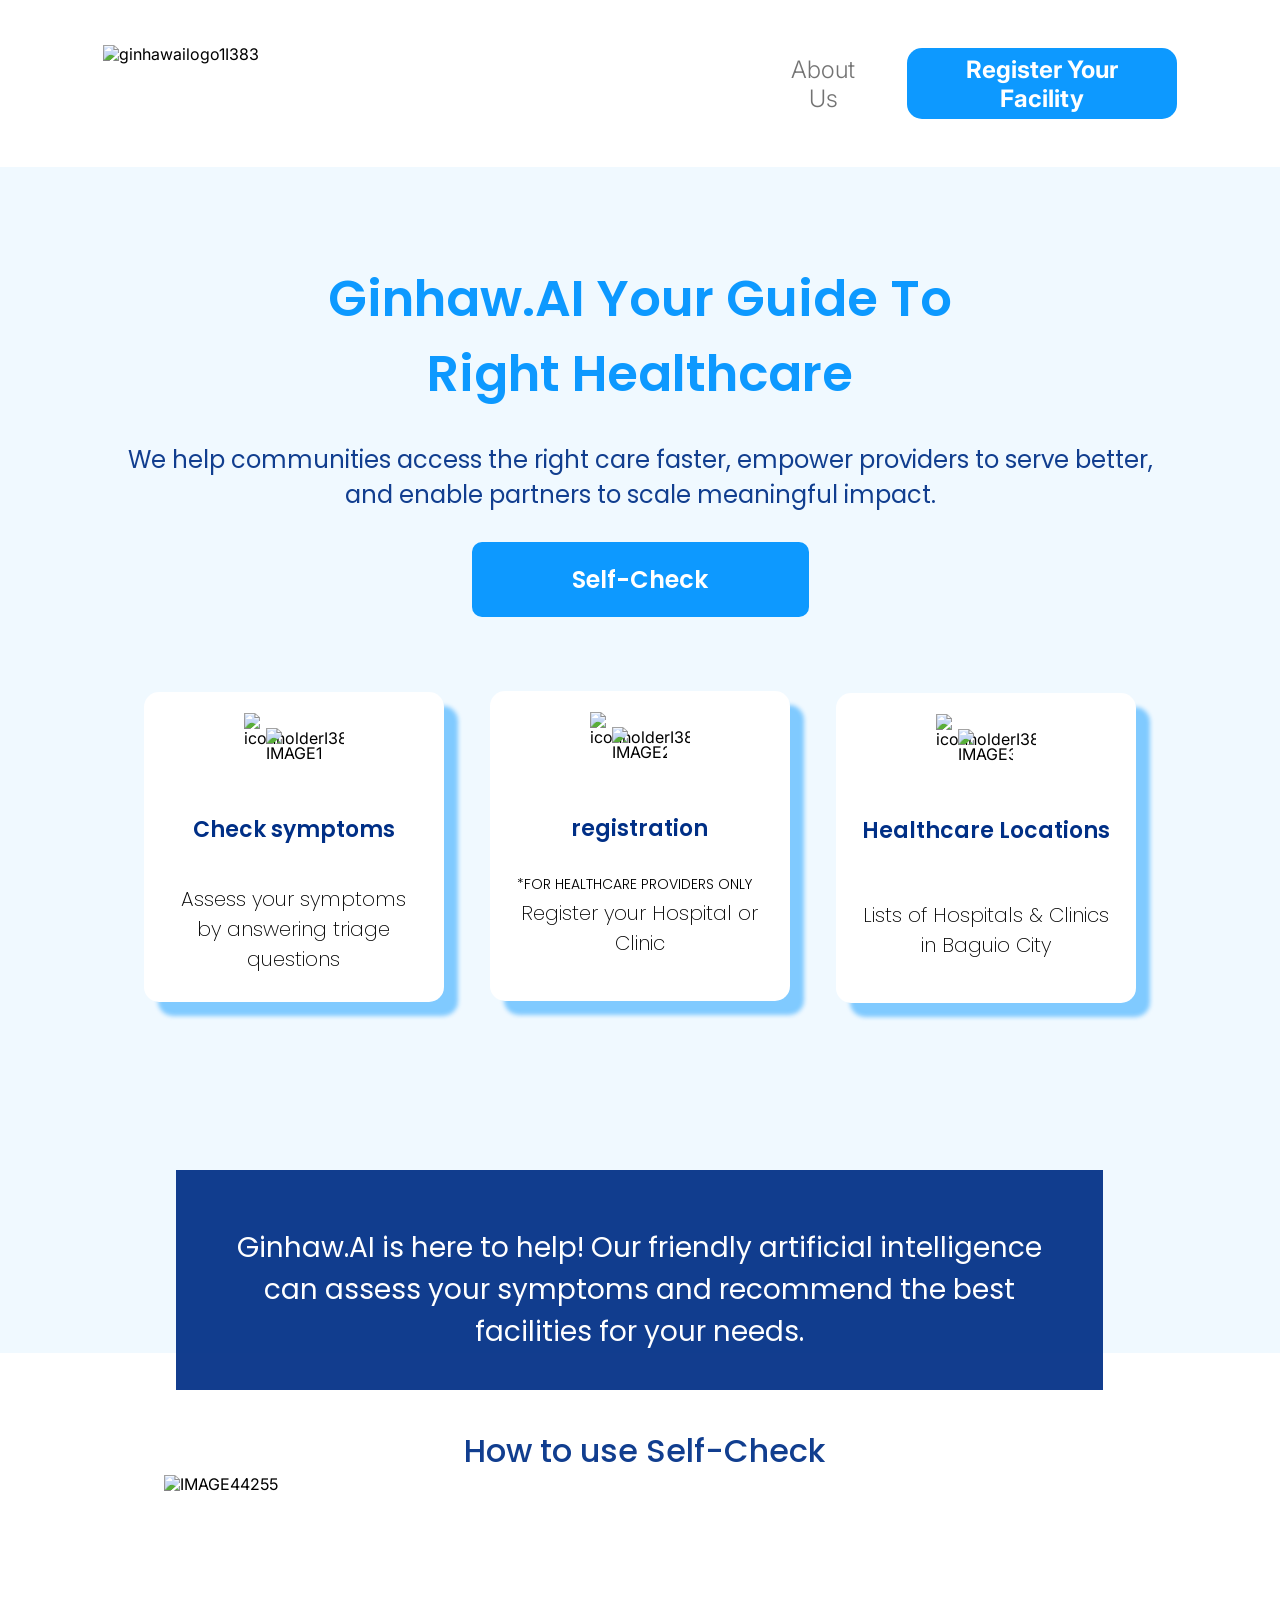
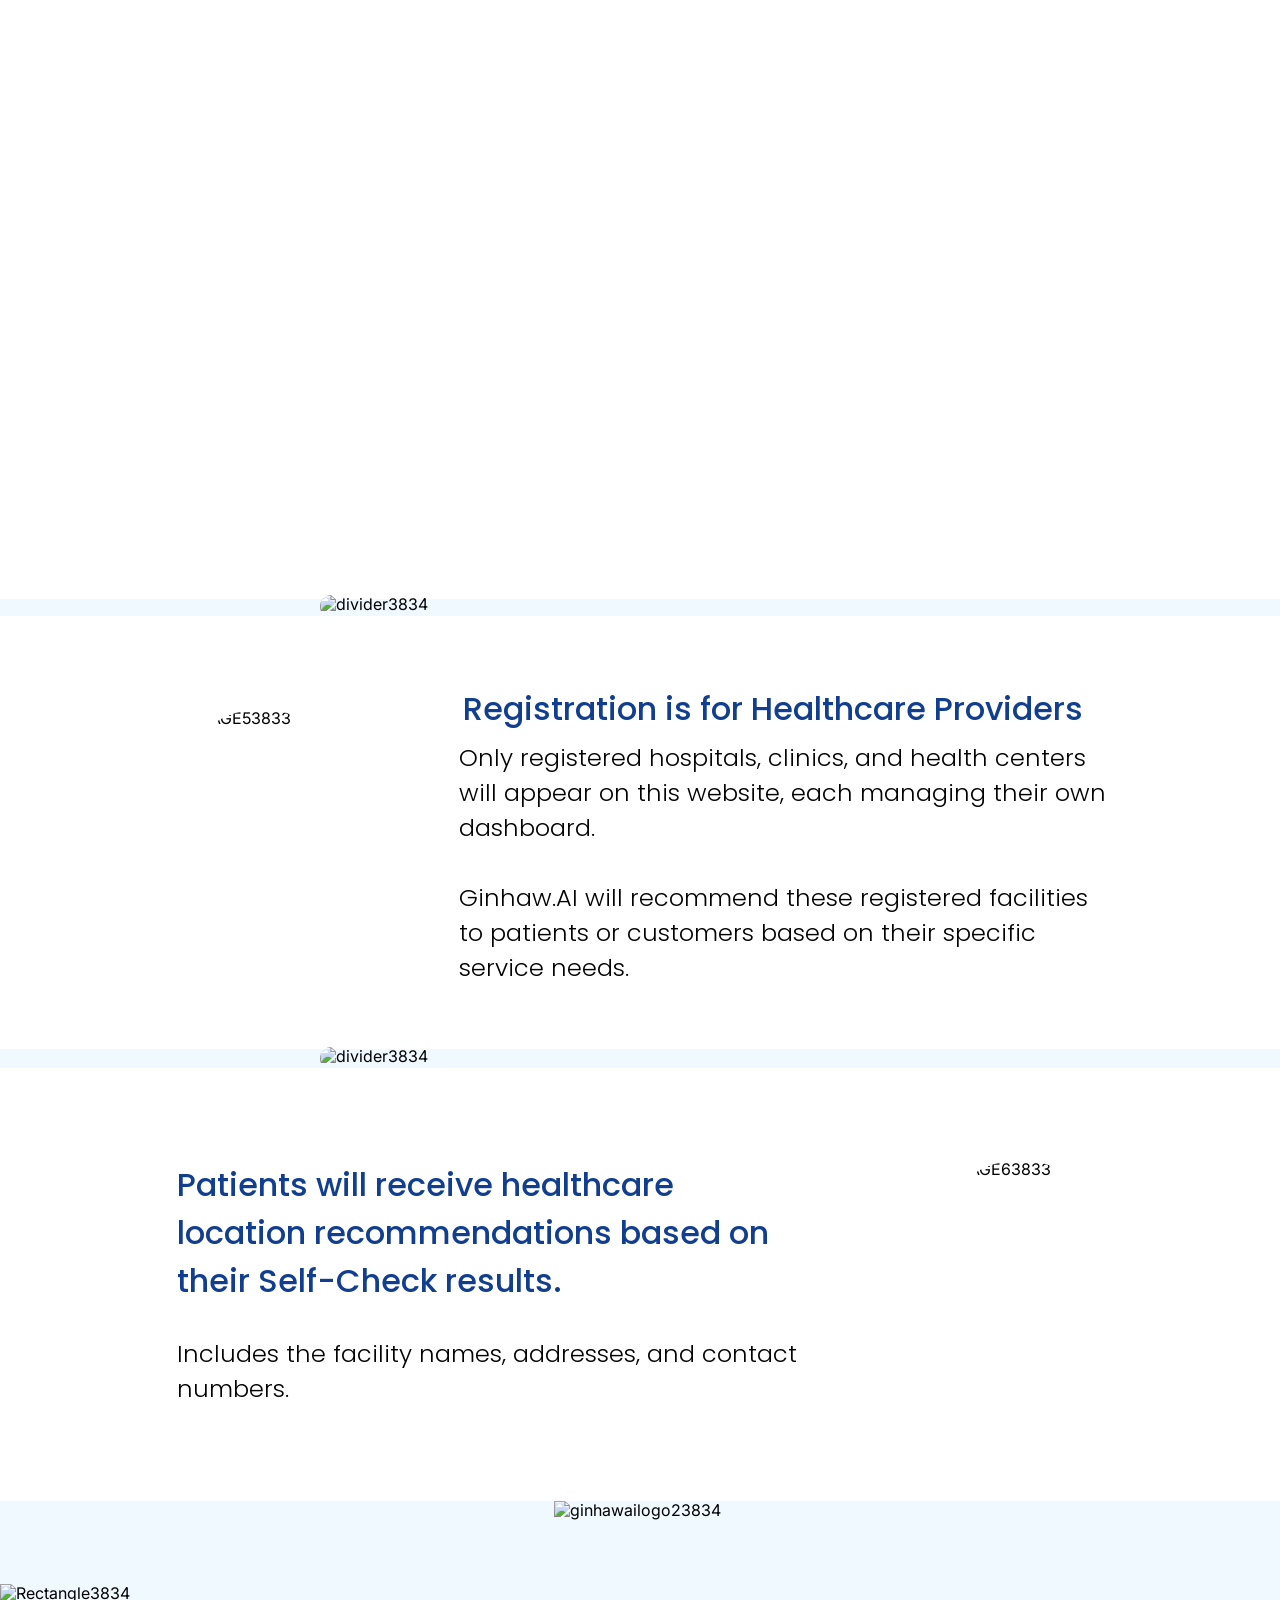
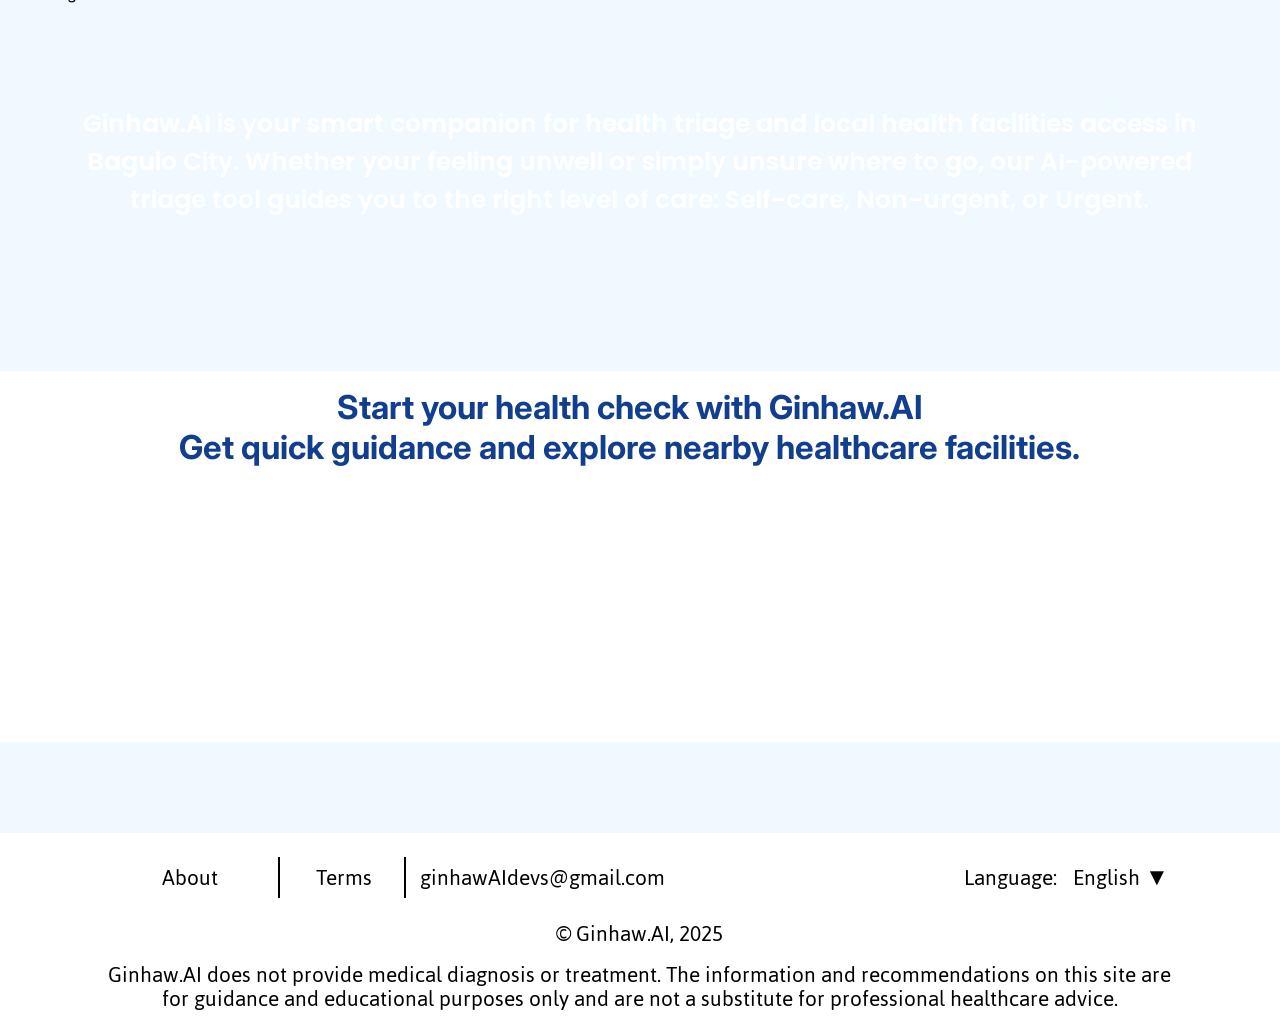
==== index.html @ 9c763e83 "figma converted to html,css" ====
<!DOCTYPE html>
<html lang="english">
  <head>
    <title>exported project</title>
    <meta name="viewport" content="width=device-width, initial-scale=1.0" />
    <meta charset="utf-8" />
    <meta property="twitter:card" content="summary_large_image" />

    <style data-tag="reset-style-sheet">
      html {  line-height: 1.15;}body {  margin: 0;}* {  box-sizing: border-box;  border-width: 0;  border-style: solid;  -webkit-font-smoothing: antialiased;}p,li,ul,pre,div,h1,h2,h3,h4,h5,h6,figure,blockquote,figcaption {  margin: 0;  padding: 0;}button {  background-color: transparent;}button,input,optgroup,select,textarea {  font-family: inherit;  font-size: 100%;  line-height: 1.15;  margin: 0;}button,select {  text-transform: none;}button,[type="button"],[type="reset"],[type="submit"] {  -webkit-appearance: button;  color: inherit;}button::-moz-focus-inner,[type="button"]::-moz-focus-inner,[type="reset"]::-moz-focus-inner,[type="submit"]::-moz-focus-inner {  border-style: none;  padding: 0;}button:-moz-focus,[type="button"]:-moz-focus,[type="reset"]:-moz-focus,[type="submit"]:-moz-focus {  outline: 1px dotted ButtonText;}a {  color: inherit;  text-decoration: inherit;}input {  padding: 2px 4px;}img {  display: block;}details {  display: block;  margin: 0;  padding: 0;}summary::-webkit-details-marker {  display: none;}[data-thq="accordion"] [data-thq="accordion-content"] {  max-height: 0;  overflow: hidden;  transition: max-height 0.3s ease-in-out;  padding: 0;}[data-thq="accordion"] details[data-thq="accordion-trigger"][open] + [data-thq="accordion-content"] {  max-height: 1000vh;}details[data-thq="accordion-trigger"][open] summary [data-thq="accordion-icon"] {  transform: rotate(180deg);}html { scroll-behavior: smooth  }
    </style>
    <style data-tag="default-style-sheet">
      html {
        font-family: Inter;
        font-size: 16px;
      }

      body {
        font-weight: 400;
        font-style:normal;
        text-decoration: none;
        text-transform: none;
        letter-spacing: normal;
        line-height: 1.15;
        color: var(--dl-color-theme-neutral-dark);
        background: var(--dl-color-theme-neutral-light);

        fill: var(--dl-color-theme-neutral-dark);
      }
    </style>
    <link
      rel="stylesheet"
      href="https://unpkg.com/animate.css@4.1.1/animate.css"
    />
    <link
      rel="stylesheet"
      href="https://fonts.googleapis.com/css2?family=Poppins:ital,wght@0,100;0,200;0,300;0,400;0,500;0,600;0,700;0,800;0,900;1,100;1,200;1,300;1,400;1,500;1,600;1,700;1,800;1,900&amp;display=swap"
      data-tag="font"
    />
    <link
      rel="stylesheet"
      href="https://fonts.googleapis.com/css2?family=Poppins:ital,wght@0,100;0,200;0,300;0,400;0,500;0,600;0,700;0,800;0,900;1,100;1,200;1,300;1,400;1,500;1,600;1,700;1,800;1,900&amp;display=swap"
      data-tag="font"
    />
    <link
      rel="stylesheet"
      href="https://fonts.googleapis.com/css2?family=Jaldi:wght@400;700&amp;display=swap"
      data-tag="font"
    />
    <link
      rel="stylesheet"
      href="https://fonts.googleapis.com/css2?family=Jaldi:wght@400;700&amp;display=swap"
      data-tag="font"
    />
    <link
      rel="stylesheet"
      href="https://fonts.googleapis.com/css2?family=Jaldi:wght@400;700&amp;display=swap"
      data-tag="font"
    />
    <link
      rel="stylesheet"
      href="https://fonts.googleapis.com/css2?family=Poppins:ital,wght@0,100;0,200;0,300;0,400;0,500;0,600;0,700;0,800;0,900;1,100;1,200;1,300;1,400;1,500;1,600;1,700;1,800;1,900&amp;display=swap"
      data-tag="font"
    />
    <link
      rel="stylesheet"
      href="https://fonts.googleapis.com/css2?family=Poppins:ital,wght@0,100;0,200;0,300;0,400;0,500;0,600;0,700;0,800;0,900;1,100;1,200;1,300;1,400;1,500;1,600;1,700;1,800;1,900&amp;display=swap"
      data-tag="font"
    />
    <link
      rel="stylesheet"
      href="https://fonts.googleapis.com/css2?family=Poppins:ital,wght@0,100;0,200;0,300;0,400;0,500;0,600;0,700;0,800;0,900;1,100;1,200;1,300;1,400;1,500;1,600;1,700;1,800;1,900&amp;display=swap"
      data-tag="font"
    />
    <link
      rel="stylesheet"
      href="https://fonts.googleapis.com/css2?family=Jaldi:wght@400;700&amp;display=swap"
      data-tag="font"
    />
    <link
      rel="stylesheet"
      href="https://fonts.googleapis.com/css2?family=Poppins:ital,wght@0,100;0,200;0,300;0,400;0,500;0,600;0,700;0,800;0,900;1,100;1,200;1,300;1,400;1,500;1,600;1,700;1,800;1,900&amp;display=swap"
      data-tag="font"
    />
    <link
      rel="stylesheet"
      href="https://fonts.googleapis.com/css2?family=Poppins:ital,wght@0,100;0,200;0,300;0,400;0,500;0,600;0,700;0,800;0,900;1,100;1,200;1,300;1,400;1,500;1,600;1,700;1,800;1,900&amp;display=swap"
      data-tag="font"
    />
    <link
      rel="stylesheet"
      href="https://fonts.googleapis.com/css2?family=Jaldi:wght@400;700&amp;display=swap"
      data-tag="font"
    />
    <link
      rel="stylesheet"
      href="https://fonts.googleapis.com/css2?family=Poppins:ital,wght@0,100;0,200;0,300;0,400;0,500;0,600;0,700;0,800;0,900;1,100;1,200;1,300;1,400;1,500;1,600;1,700;1,800;1,900&amp;display=swap"
      data-tag="font"
    />
    <link
      rel="stylesheet"
      href="https://fonts.googleapis.com/css2?family=Poppins:ital,wght@0,100;0,200;0,300;0,400;0,500;0,600;0,700;0,800;0,900;1,100;1,200;1,300;1,400;1,500;1,600;1,700;1,800;1,900&amp;display=swap"
      data-tag="font"
    />
    <link
      rel="stylesheet"
      href="https://fonts.googleapis.com/css2?family=Noto+Sans:ital,wght@0,100;0,200;0,300;0,400;0,500;0,600;0,700;0,800;0,900;1,100;1,200;1,300;1,400;1,500;1,600;1,700;1,800;1,900&amp;display=swap"
      data-tag="font"
    />
    <link
      rel="stylesheet"
      href="https://fonts.googleapis.com/css2?family=Poppins:ital,wght@0,100;0,200;0,300;0,400;0,500;0,600;0,700;0,800;0,900;1,100;1,200;1,300;1,400;1,500;1,600;1,700;1,800;1,900&amp;display=swap"
      data-tag="font"
    />
    <link
      rel="stylesheet"
      href="https://fonts.googleapis.com/css2?family=Poppins:ital,wght@0,100;0,200;0,300;0,400;0,500;0,600;0,700;0,800;0,900;1,100;1,200;1,300;1,400;1,500;1,600;1,700;1,800;1,900&amp;display=swap"
      data-tag="font"
    />
    <link
      rel="stylesheet"
      href="https://fonts.googleapis.com/css2?family=Poppins:ital,wght@0,100;0,200;0,300;0,400;0,500;0,600;0,700;0,800;0,900;1,100;1,200;1,300;1,400;1,500;1,600;1,700;1,800;1,900&amp;display=swap"
      data-tag="font"
    />
    <link
      rel="stylesheet"
      href="https://fonts.googleapis.com/css2?family=STIX+Two+Text:ital,wght@0,400;0,500;0,600;0,700;1,400;1,500;1,600;1,700&amp;display=swap"
      data-tag="font"
    />
    <link
      rel="stylesheet"
      href="https://fonts.googleapis.com/css2?family=Jaldi:wght@400;700&amp;display=swap"
      data-tag="font"
    />
    <link
      rel="stylesheet"
      href="https://fonts.googleapis.com/css2?family=Inter:ital,wght@0,100;0,200;0,300;0,400;0,500;0,600;0,700;0,800;0,900;1,100;1,200;1,300;1,400;1,500;1,600;1,700;1,800;1,900&amp;display=swap"
      data-tag="font"
    />
    <link
      rel="stylesheet"
      href="https://fonts.googleapis.com/css2?family=Poppins:ital,wght@0,100;0,200;0,300;0,400;0,500;0,600;0,700;0,800;0,900;1,100;1,200;1,300;1,400;1,500;1,600;1,700;1,800;1,900&amp;display=swap"
      data-tag="font"
    />
    <link
      rel="stylesheet"
      href="https://fonts.googleapis.com/css2?family=Jaldi:wght@400;700&amp;display=swap"
      data-tag="font"
    />
    <link
      rel="stylesheet"
      href="https://fonts.googleapis.com/css2?family=Poppins:ital,wght@0,100;0,200;0,300;0,400;0,500;0,600;0,700;0,800;0,900;1,100;1,200;1,300;1,400;1,500;1,600;1,700;1,800;1,900&amp;display=swap"
      data-tag="font"
    />
    <link
      rel="stylesheet"
      href="https://fonts.googleapis.com/css2?family=Poppins:ital,wght@0,100;0,200;0,300;0,400;0,500;0,600;0,700;0,800;0,900;1,100;1,200;1,300;1,400;1,500;1,600;1,700;1,800;1,900&amp;display=swap"
      data-tag="font"
    />
    <link
      rel="stylesheet"
      href="https://fonts.googleapis.com/css2?family=Poppins:ital,wght@0,100;0,200;0,300;0,400;0,500;0,600;0,700;0,800;0,900;1,100;1,200;1,300;1,400;1,500;1,600;1,700;1,800;1,900&amp;display=swap"
      data-tag="font"
    />
    <link
      rel="stylesheet"
      href="https://fonts.googleapis.com/css2?family=Inter:ital,wght@0,100;0,200;0,300;0,400;0,500;0,600;0,700;0,800;0,900;1,100;1,200;1,300;1,400;1,500;1,600;1,700;1,800;1,900&amp;display=swap"
      data-tag="font"
    />
    <link
      rel="stylesheet"
      href="https://fonts.googleapis.com/css2?family=Poppins:ital,wght@0,100;0,200;0,300;0,400;0,500;0,600;0,700;0,800;0,900;1,100;1,200;1,300;1,400;1,500;1,600;1,700;1,800;1,900&amp;display=swap"
      data-tag="font"
    />
    <link
      rel="stylesheet"
      href="https://unpkg.com/@teleporthq/teleport-custom-scripts/dist/style.css"
    />
  </head>
  <body>
    <link rel="stylesheet" href="./style.css" />
    <div>
      <link href="./index.css" rel="stylesheet" />

      <div class="landing-page-container">
        <div class="landing-page-landing-page">
          <div class="landing-page-footer">
            <span class="landing-page-text10">
              Ginhaw.AI does not provide medical diagnosis or treatment. The
              information and recommendations on this site are for guidance and
              educational purposes only and are not a substitute for
              professional healthcare advice.
            </span>
            <span class="landing-page-text11">© Ginhaw.AI, 2025</span>
            <div class="landing-page-info">
              <div class="landing-page-about">
                <span class="landing-page-text12">About</span>
              </div>
              <div class="landing-page-terms">
                <span class="landing-page-text13">Terms</span>
              </div>
              <div class="landing-page-email">
                <span class="landing-page-text14">ginhawAIdevs@gmail.com</span>
              </div>
            </div>
            <div class="landing-page-language1">
              <div class="landing-page-language2">
                <span class="landing-page-text15">Language:</span>
              </div>
              <div class="landing-page-choice">
                <span class="landing-page-text16">English ▼</span>
              </div>
            </div>
          </div>
          <div class="landing-page-lp7">
            <span class="landing-page-text17">
              <span>Start your health check with Ginhaw.AI</span>
              <br />
              <span>
                Get quick guidance and explore nearby healthcare facilities.
              </span>
            </span>
          </div>
          <div class="landing-page-lp6">
            <img
              alt="Rectangle3834"
              src="public/rectangle3834-qou8-1300w.png"
              class="landing-page-rectangle"
            />
            <span class="landing-page-text21">
              Ginhaw.AI is your smart companion for health triage and local
              health facilities access in Baguio City. Whether your feeling
              unwell or simply unsure where to go, our AI-powered triage tool
              guides you to the right level of care: Self-care, Non-urgent, or
              Urgent.
            </span>
            <img
              alt="ginhawailogo23834"
              src="public/ginhawailogo23834-f408-200w.png"
              class="landing-page-ginhawailogo2"
            />
          </div>
          <div class="landing-page-lp5">
            <span class="landing-page-text22">
              Includes the facility names, addresses, and contact numbers.
            </span>
            <span class="landing-page-text23">
              Patients will receive healthcare location recommendations based on
              their Self-Check results.
            </span>
            <img
              alt="IMAGE63833"
              src="public/image63833-vaqq-300h.png"
              class="landing-page-image6"
            />
          </div>
          <div class="landing-page-lp4">
            <span class="landing-page-text24">
              <span>
                Only registered hospitals, clinics, and health centers will
                appear on this website, each managing their own dashboard.
              </span>
              <br />
              <br />
              <span>
                Ginhaw.AI will recommend these registered facilities to patients
                or customers based on their specific service needs.
              </span>
            </span>
            <span class="landing-page-text29">
              Registration is for Healthcare Providers
            </span>
            <img
              alt="IMAGE53833"
              src="public/image53833-bdo-300h.png"
              class="landing-page-image5"
            />
          </div>
          <img
            alt="divider3834"
            src="public/divider3834-2oq-200h.png"
            class="landing-page-divider1"
          />
          <div class="landing-page-lp3">
            <img
              alt="IMAGE44255"
              src="public/image44255-pi2l-700h.png"
              class="landing-page-image4"
            />
            <span class="landing-page-text30">How to use Self-Check</span>
          </div>
          <img
            alt="divider3834"
            src="public/divider3834-al7r-200h.png"
            class="landing-page-divider2"
          />
          <div class="landing-page-lp2">
            <span class="landing-page-text31">
              Ginhaw.AI is here to help! Our friendly artificial intelligence
              can assess your symptoms and recommend the best facilities for
              your needs.
            </span>
          </div>
          <div class="landing-page-frame3">
            <span class="landing-page-text32">
              <span>Lists of Hospitals &amp; Clinics</span>
              <br />
              <span>in Baguio City</span>
            </span>
            <span class="landing-page-text36">Healthcare Locations</span>
            <img
              alt="iconholderI383"
              src="public/iconholderi383-4vro-200h.png"
              class="landing-page-iconholder1"
            />
          </div>
          <img
            alt="IMAGE33834"
            src="public/image33834-b8d-200w.png"
            class="landing-page-image3"
          />
          <div class="landing-page-frame2">
            <span class="landing-page-text37">
              Register your Hospital or Clinic
            </span>
            <span class="landing-page-text38">registration</span>
            <img
              alt="iconholderI383"
              src="public/iconholderi383-25s-200h.png"
              class="landing-page-iconholder2"
            />
          </div>
          <span class="landing-page-text39">
            *FOR HEALTHCARE PROVIDERS ONLY
          </span>
          <img
            alt="IMAGE24582"
            src="public/image24582-p9vt-200w.png"
            class="landing-page-image2"
          />
          <div class="landing-page-frame1">
            <span class="landing-page-text40">
              <span>Assess your symptoms</span>
              <br />
              <span>by answering triage questions</span>
            </span>
            <span class="landing-page-text44">Check symptoms</span>
            <img
              alt="iconholderI383"
              src="public/iconholderi383-jy0j-200h.png"
              class="landing-page-iconholder3"
            />
          </div>
          <img
            alt="IMAGE13834"
            src="public/image13834-0335k-200w.png"
            class="landing-page-image1"
          />
          <div class="landing-page-lp1">
            <span class="landing-page-text45">
              <span class="landing-page-text46">Ginhaw.AI</span>
              <span>Your Guide To</span>
              <br />
              <span>Right Healthcare</span>
            </span>
            <span class="landing-page-text50">
              We help communities access the right care faster, empower
              providers to serve better, and enable partners to scale meaningful
              impact.
            </span>
            <button class="landing-page-button">
              <span class="landing-page-text51">Self-Check</span>
            </button>
          </div>
          <div class="landing-page-header">
            <div class="landing-page-whitebox">
              <div class="landing-page-content">
                <div class="landing-page-headerlogo">
                  <img
                    alt="ginhawailogo1I383"
                    src="public/ginhawailogo1i383-9wkq-200h.png"
                    class="landing-page-ginhawailogo1"
                  />
                </div>
                <div class="landing-page-rightcontent">
                  <div class="landing-page-aboutus">
                    <span class="landing-page-text52">About Us</span>
                  </div>
                  <div class="landing-page-register">
                    <span class="landing-page-text53">
                      Register Your Facility
                    </span>
                  </div>
                </div>
              </div>
            </div>
          </div>
        </div>
      </div>
    </div>
  </body>
</html>
---- style.css ----
.landing-page-container {
  width: 100%;
  display: flex;
  overflow: auto;
  min-height: 100vh;
  align-items: center;
  flex-direction: column;
}
 
.landing-page-landing-page {
  width: 100%;
  height: 4235px;
  display: flex;
  overflow: hidden;
  position: relative;
  align-items: flex-start;
  flex-shrink: 0;
  background-color: rgba(240, 249, 255, 1);
}
 
.landing-page-footer {
  top: 4033px;
  left: 0px;
  width: 1280px;
  height: 202px;
  display: flex;
  overflow: hidden;
  position: absolute;
  align-items: flex-start;
  flex-shrink: 0;
  background-color: rgba(255, 255, 255, 1);
}
 
.landing-page-text10 {
  top: 130px;
  left: 102px;
  color: rgba(0, 0, 0, 1);
  width: 1075px;
  height: auto;
  position: absolute;
  font-size: 24px;
  font-style: Regular;
  text-align: center;
  font-family: Jaldi;
  font-weight: 400;
  line-height: 100%;
  font-stretch: normal;
  text-decoration: none;
}
 
.landing-page-text11 {
  top: 80px;
  left: 556px;
  color: rgba(0, 0, 0, 1);
  height: auto;
  position: absolute;
  font-size: 24px;
  font-style: Regular;
  text-align: center;
  font-family: Jaldi;
  font-weight: 400;
  line-height: normal;
  font-stretch: normal;
  text-decoration: none;
}
 
.landing-page-info {
  top: 24px;
  left: 102px;
  width: 525px;
  display: flex;
  position: absolute;
  align-items: center;
}
 
.landing-page-about {
  width: 126px;
  height: 41px;
  display: flex;
  padding: 0 25px;
  box-sizing: content-box;
  align-items: flex-start;
  flex-shrink: 0;
  border-color: rgba(0, 0, 0, 1);
  border-style: solid;
  border-width: 0 2px 0 0;
}
 
.landing-page-text12 {
  color: rgba(0, 0, 0, 1);
  height: auto;
  flex-grow: 1;
  font-size: 24px;
  font-style: Regular;
  text-align: center;
  font-family: Jaldi;
  font-weight: 400;
  line-height: normal;
  font-stretch: normal;
  text-decoration: none;
}
 
.landing-page-terms {
  width: 126px;
  height: 41px;
  display: flex;
  padding: 0 25px;
  position: relative;
  align-items: flex-start;
  flex-shrink: 0;
  border-color: rgba(0, 0, 0, 1);
  border-style: solid;
  border-width: 0 2px 0 0;
}
 
.landing-page-text13 {
  left: 31px;
  color: rgba(0, 0, 0, 1);
  width: 66px;
  height: auto;
  position: absolute;
  font-size: 24px;
  font-style: Regular;
  text-align: center;
  font-family: Jaldi;
  font-weight: 400;
  line-height: normal;
  font-stretch: normal;
  text-decoration: none;
}
 
.landing-page-email {
  width: 273px;
  height: 41px;
  display: flex;
  overflow: hidden;
  position: relative;
  align-items: flex-start;
  flex-shrink: 0;
  background-color: rgba(255, 255, 255, 1);
}
 
.landing-page-text14 {
  left: 14px;
  color: rgba(0, 0, 0, 1);
  height: auto;
  position: absolute;
  font-size: 24px;
  font-style: Regular;
  text-align: center;
  font-family: Jaldi;
  font-weight: 400;
  line-height: normal;
  font-stretch: normal;
  text-decoration: none;
}
 
.landing-page-language1 {
  top: 24px;
  left: 957px;
  width: 220px;
  display: flex;
  position: absolute;
  align-items: center;
}
 
.landing-page-language2 {
  width: 110px;
  height: 41px;
  display: flex;
  overflow: hidden;
  position: relative;
  align-items: flex-start;
  flex-shrink: 0;
  background-color: rgba(255, 255, 255, 1);
}
 
.landing-page-text15 {
  left: 7px;
  color: rgba(0, 0, 0, 1);
  height: auto;
  position: absolute;
  font-size: 24px;
  font-style: Regular;
  text-align: center;
  font-family: Jaldi;
  font-weight: 400;
  line-height: normal;
  font-stretch: normal;
  text-decoration: none;
}
 
.landing-page-choice {
  width: 110px;
  height: 41px;
  display: flex;
  overflow: hidden;
  position: relative;
  align-items: flex-start;
  flex-shrink: 0;
  background-color: rgba(255, 255, 255, 1);
}
 
.landing-page-text16 {
  left: 6px;
  color: rgba(0, 0, 0, 1);
  height: auto;
  position: absolute;
  font-size: 24px;
  font-style: Regular;
  text-align: center;
  font-family: Jaldi;
  font-weight: 400;
  line-height: normal;
  font-stretch: normal;
  text-decoration: none;
}
 
.landing-page-lp7 {
  top: 3571px;
  left: 0px;
  width: 1280px;
  height: 371px;
  display: flex;
  position: absolute;
  align-items: flex-start;
  flex-shrink: 1;
  background-color: rgba(255, 255, 255, 1);
}
 
.landing-page-text17 {
  top: 16px;
  left: 104.10665130615234px;
  color: rgba(17, 62, 143, 1);
  width: 1051px;
  height: auto;
  position: absolute;
  font-size: 33px;
  font-style: Semi Bold;
  text-align: center;
  font-family: Inter;
  font-weight: 700;
  line-height: normal;
  font-stretch: normal;
  text-decoration: none;
}
 
.landing-page-lp6 {
  top: 3101px;
  left: 0px;
  width: 1280px;
  height: 382px;
  display: flex;
  position: absolute;
  align-items: flex-start;
  flex-shrink: 1;
}
 
.landing-page-rectangle {
  top: 83px;
  left: 0px;
  width: 1280px;
  height: 299px;
  position: absolute;
}
 
.landing-page-text21 {
  top: 204px;
  left: 78px;
  color: rgba(255, 255, 255, 1);
  width: 1123px;
  height: auto;
  position: absolute;
  font-size: 25px;
  font-style: SemiBold;
  text-align: center;
  font-family: Poppins;
  font-weight: 600;
  line-height: normal;
  font-stretch: normal;
  text-decoration: none;
}
 
.landing-page-ginhawailogo2 {
  top: 0px;
  left: 554px;
  width: 171px;
  height: 176px;
  position: absolute;
}
 
.landing-page-lp5 {
  top: 2668px;
  left: 0px;
  width: 1280px;
  height: 433px;
  display: flex;
  overflow: hidden;
  position: absolute;
  align-items: flex-start;
  flex-shrink: 0;
  background-color: rgba(255, 255, 255, 1);
}
 
.landing-page-text22 {
  top: 268px;
  left: 177px;
  color: rgba(0, 0, 0, 1);
  width: 630px;
  height: auto;
  position: absolute;
  font-size: 24px;
  font-style: Light;
  text-align: left;
  font-family: Poppins;
  font-weight: 300;
  line-height: normal;
  font-stretch: normal;
  text-decoration: none;
}
 
.landing-page-text23 {
  top: 93px;
  left: 177px;
  color: rgba(17, 62, 143, 1);
  width: 603px;
  height: auto;
  position: absolute;
  font-size: 32px;
  font-style: Medium;
  text-align: left;
  font-family: Poppins;
  font-weight: 500;
  line-height: normal;
  font-stretch: normal;
  text-decoration: none;
}
 
.landing-page-image6 {
  top: 92px;
  left: 935px;
  width: 170px;
  height: 248px;
  position: absolute;
  border-radius: 512px;
}
 
.landing-page-lp4 {
  top: 2216px;
  left: 0px;
  width: 1280px;
  height: 433px;
  display: flex;
  overflow: hidden;
  position: absolute;
  align-items: flex-start;
  flex-shrink: 0;
  background-color: rgba(255, 255, 255, 1);
}
 
.landing-page-text24 {
  top: 124px;
  left: 459px;
  color: rgba(0, 0, 0, 1);
  width: 649px;
  height: auto;
  position: absolute;
  font-size: 24px;
  font-style: Light;
  text-align: left;
  font-family: Poppins;
  font-weight: 300;
  line-height: normal;
  font-stretch: normal;
  text-decoration: none;
}
 
.landing-page-text29 {
  top: 69px;
  left: 382px;
  color: rgba(17, 62, 143, 1);
  width: 701px;
  height: auto;
  position: absolute;
  font-size: 32px;
  font-style: Medium;
  text-align: right;
  font-family: Poppins;
  font-weight: 500;
  line-height: normal;
  font-stretch: normal;
  text-decoration: none;
}
 
.landing-page-image5 {
  top: 93px;
  left: 176px;
  width: 170px;
  height: 247px;
  position: absolute;
  box-sizing: content-box;
  border-radius: 96px;
}
 
.landing-page-divider1 {
  top: 2647px;
  left: 320px;
  width: 639px;
  height: 23px;
  position: absolute;
  border-radius: 46px;
}
 
.landing-page-lp3 {
  top: 1353px;
  left: 0px;
  width: 1280px;
  height: 846px;
  display: flex;
  overflow: hidden;
  position: absolute;
  align-items: flex-start;
  flex-shrink: 0;
  background-color: rgba(255, 255, 255, 1);
}
 
.landing-page-image4 {
  top: 122px;
  left: 164px;
  width: 978px;
  height: 666px;
  position: absolute;
}
 
.landing-page-text30 {
  top: 74px;
  left: 454px;
  color: rgba(17, 62, 143, 1);
  width: 371px;
  height: auto;
  position: absolute;
  font-size: 32px;
  font-style: Medium;
  text-align: right;
  font-family: Poppins;
  font-weight: 500;
  line-height: normal;
  font-stretch: normal;
  text-decoration: none;
}
 
.landing-page-divider2 {
  top: 2195px;
  left: 320px;
  width: 639px;
  height: 23px;
  position: absolute;
  border-radius: 46px;
}
 
.landing-page-lp2 {
  top: 1170px;
  left: 176px;
  width: 927px;
  height: 220px;
  display: flex;
  position: absolute;
  align-items: flex-start;
  flex-shrink: 1;
  background-color: rgba(0, 47, 134, 0.9300000071525574);
}
 
.landing-page-text31 {
  top: 57px;
  left: 41px;
  color: rgba(255, 255, 255, 1);
  width: 845px;
  height: auto;
  position: absolute;
  font-size: 28px;
  font-style: Regular;
  text-align: center;
  font-family: Poppins;
  font-weight: 400;
  line-height: normal;
  font-stretch: normal;
  text-decoration: none;
}
 
.landing-page-frame3 {
  top: 693px;
  left: 836px;
  width: 300px;
  height: 310px;
  display: flex;
  overflow: hidden;
  position: absolute;
  box-shadow: 14px 14px 4px 0px rgba(13, 153, 255, 0.49000000953674316) ;
  align-items: flex-start;
  flex-shrink: 0;
  border-radius: 15px;
  background-color: rgba(255, 255, 255, 1);
}
 
.landing-page-text32 {
  top: 207px;
  left: 4px;
  color: rgba(0, 0, 0, 1);
  width: 291px;
  height: auto;
  position: absolute;
  font-size: 20px;
  font-style: ExtraLight;
  text-align: center;
  font-family: Poppins;
  font-weight: 200;
  line-height: normal;
  font-stretch: normal;
  text-decoration: none;
}
 
.landing-page-text36 {
  top: 121px;
  left: 4px;
  color: rgba(0, 47, 134, 1);
  width: 291px;
  height: auto;
  position: absolute;
  font-size: 22px;
  font-style: SemiBold;
  text-align: center;
  font-family: Poppins;
  font-weight: 600;
  line-height: normal;
  font-stretch: normal;
  text-decoration: none;
}
 
.landing-page-iconholder1 {
  top: 21px;
  left: 100px;
  width: 100px;
  height: 100px;
  position: absolute;
}
 
.landing-page-image3 {
  top: 729px;
  left: 958px;
  width: 55px;
  height: 70px;
  position: absolute;
}
 
.landing-page-frame2 {
  top: 691px;
  left: 490px;
  width: 300px;
  height: 310px;
  display: flex;
  overflow: hidden;
  position: absolute;
  box-shadow: 14px 14px 4px 0px rgba(13, 153, 255, 0.49000000953674316) ;
  align-items: flex-start;
  flex-shrink: 0;
  border-radius: 15px;
  background-color: rgba(255, 255, 255, 1);
}
 
.landing-page-text37 {
  top: 207px;
  left: 4px;
  color: rgba(0, 0, 0, 1);
  width: 291px;
  height: auto;
  position: absolute;
  font-size: 20px;
  font-style: ExtraLight;
  text-align: center;
  font-family: Poppins;
  font-weight: 200;
  line-height: normal;
  font-stretch: normal;
  text-decoration: none;
}
 
.landing-page-text38 {
  top: 121px;
  left: 4px;
  color: rgba(0, 47, 134, 1);
  width: 291px;
  height: auto;
  position: absolute;
  font-size: 22px;
  font-style: SemiBold;
  text-align: center;
  font-family: Poppins;
  font-weight: 600;
  line-height: normal;
  font-stretch: normal;
  text-decoration: none;
}
 
.landing-page-iconholder2 {
  top: 21px;
  left: 100px;
  width: 100px;
  height: 100px;
  position: absolute;
}
 
.landing-page-text39 {
  top: 874px;
  left: 517px;
  color: rgba(0, 0, 0, 1);
  width: 246px;
  height: auto;
  position: absolute;
  font-size: 14px;
  font-style: Light;
  text-align: left;
  font-family: Poppins;
  font-weight: 300;
  line-height: normal;
  font-stretch: normal;
  text-decoration: none;
}
 
.landing-page-image2 {
  top: 727px;
  left: 612px;
  width: 55px;
  height: 70px;
  position: absolute;
}
 
.landing-page-frame1 {
  top: 692px;
  left: 144px;
  width: 300px;
  height: 310px;
  display: flex;
  overflow: hidden;
  position: absolute;
  box-shadow: 14px 14px 4px 0px rgba(13, 153, 255, 0.49000000953674316) ;
  align-items: flex-start;
  flex-shrink: 0;
  border-radius: 15px;
  background-color: rgba(255, 255, 255, 1);
}
 
.landing-page-text40 {
  top: 192px;
  left: 4px;
  color: rgba(0, 0, 0, 1);
  width: 291px;
  height: auto;
  position: absolute;
  font-size: 20px;
  font-style: ExtraLight;
  text-align: center;
  font-family: Poppins;
  font-weight: 200;
  line-height: normal;
  font-stretch: normal;
  text-decoration: none;
}
 
.landing-page-text44 {
  top: 121px;
  left: 4px;
  color: rgba(0, 47, 134, 1);
  width: 291px;
  height: auto;
  position: absolute;
  font-size: 22px;
  font-style: SemiBold;
  text-align: center;
  font-family: Poppins;
  font-weight: 600;
  line-height: normal;
  font-stretch: normal;
  text-decoration: none;
}
 
.landing-page-iconholder3 {
  top: 21px;
  left: 100px;
  width: 100px;
  height: 100px;
  position: absolute;
}
 
.landing-page-image1 {
  top: 728px;
  left: 266px;
  width: 55px;
  height: 70px;
  position: absolute;
}
 
.landing-page-lp1 {
  gap: 30px;
  top: 262px;
  left: 0px;
  width: 1280px;
  display: flex;
  position: absolute;
  align-items: center;
  flex-shrink: 0;
  flex-direction: column;
}
 
.landing-page-text45 {
  color: rgba(13, 153, 255, 1);
  height: auto;
  font-size: 50px;
  align-self: stretch;
  font-style: SemiBold;
  text-align: center;
  font-family: Poppins;
  font-weight: 600;
  line-height: normal;
  font-stretch: normal;
  text-decoration: none;
}
 
.landing-page-text46 {
  color: rgba(13, 153, 255, 1);
}
 
.landing-page-text50 {
  color: rgba(17, 62, 143, 1);
  width: 1028px;
  height: auto;
  font-size: 24px;
  font-style: Regular;
  text-align: center;
  font-family: Poppins;
  font-weight: 400;
  line-height: normal;
  font-stretch: normal;
  text-decoration: none;
}
 
.landing-page-button {
  gap: 10px;
  width: 337px;
  height: 75px;
  display: flex;
  padding: 10px;
  align-items: center;
  flex-shrink: 0;
  border-radius: 10px;
  justify-content: center;
  background-color: rgba(13, 153, 255, 1);
}
 
.landing-page-text51 {
  color: rgba(255, 255, 255, 1);
  height: auto;
  font-size: 24px;
  font-style: SemiBold;
  text-align: left;
  font-family: Poppins;
  font-weight: 600;
  line-height: normal;
  font-stretch: normal;
  text-decoration: none;
}
 
.landing-page-header {
  top: 0px;
  left: 0px;
  width: 1280px;
  display: flex;
  position: absolute;
  align-items: flex-start;
  flex-direction: column;
}
 
.landing-page-whitebox {
  gap: 10px;
  width: 1280px;
  height: 167px;
  display: flex;
  align-items: center;
  flex-shrink: 0;
  flex-direction: column;
  justify-content: center;
  background-color: rgba(255, 255, 255, 1);
}
 
.landing-page-content {
  gap: 436px;
  width: 1075px;
  display: flex;
  align-items: center;
  flex-shrink: 0;
}
 
.landing-page-headerlogo {
  width: 216px;
  height: 77px;
  display: flex;
  position: relative;
  align-items: flex-start;
  flex-shrink: 0;
}
 
.landing-page-ginhawailogo1 {
  top: 0px;
  left: 0px;
  width: 216px;
  height: 77px;
  position: absolute;
}
 
.landing-page-rightcontent {
  gap: 15px;
  width: 422px;
  height: 77px;
  display: flex;
  align-items: center;
  flex-shrink: 0;
}
 
.landing-page-aboutus {
  gap: 10px;
  width: 137px;
  height: 70px;
  display: flex;
  padding: 16px 20px;
  overflow: hidden;
  align-items: center;
  flex-shrink: 0;
  justify-content: center;
}
 
.landing-page-text52 {
  color: rgba(0, 0, 0, 0.550000011920929);
  height: auto;
  font-size: 24px;
  font-style: Light;
  text-align: center;
  font-family: Inter;
  font-weight: 300;
  line-height: normal;
  font-stretch: normal;
  text-decoration: none;
}
 
.landing-page-register {
  gap: 10px;
  width: 270px;
  height: 71px;
  display: flex;
  padding: 16px 20px;
  overflow: hidden;
  align-items: center;
  flex-shrink: 0;
  border-radius: 15px;
  justify-content: center;
  background-color: rgba(13, 153, 255, 1);
}
 
.landing-page-text53 {
  color: rgba(255, 255, 255, 1);
  height: auto;
  font-size: 24px;
  font-style: Semi Bold;
  text-align: center;
  font-family: Inter;
  font-weight: 700;
  line-height: normal;
  font-stretch: normal;
  text-decoration: none;
}
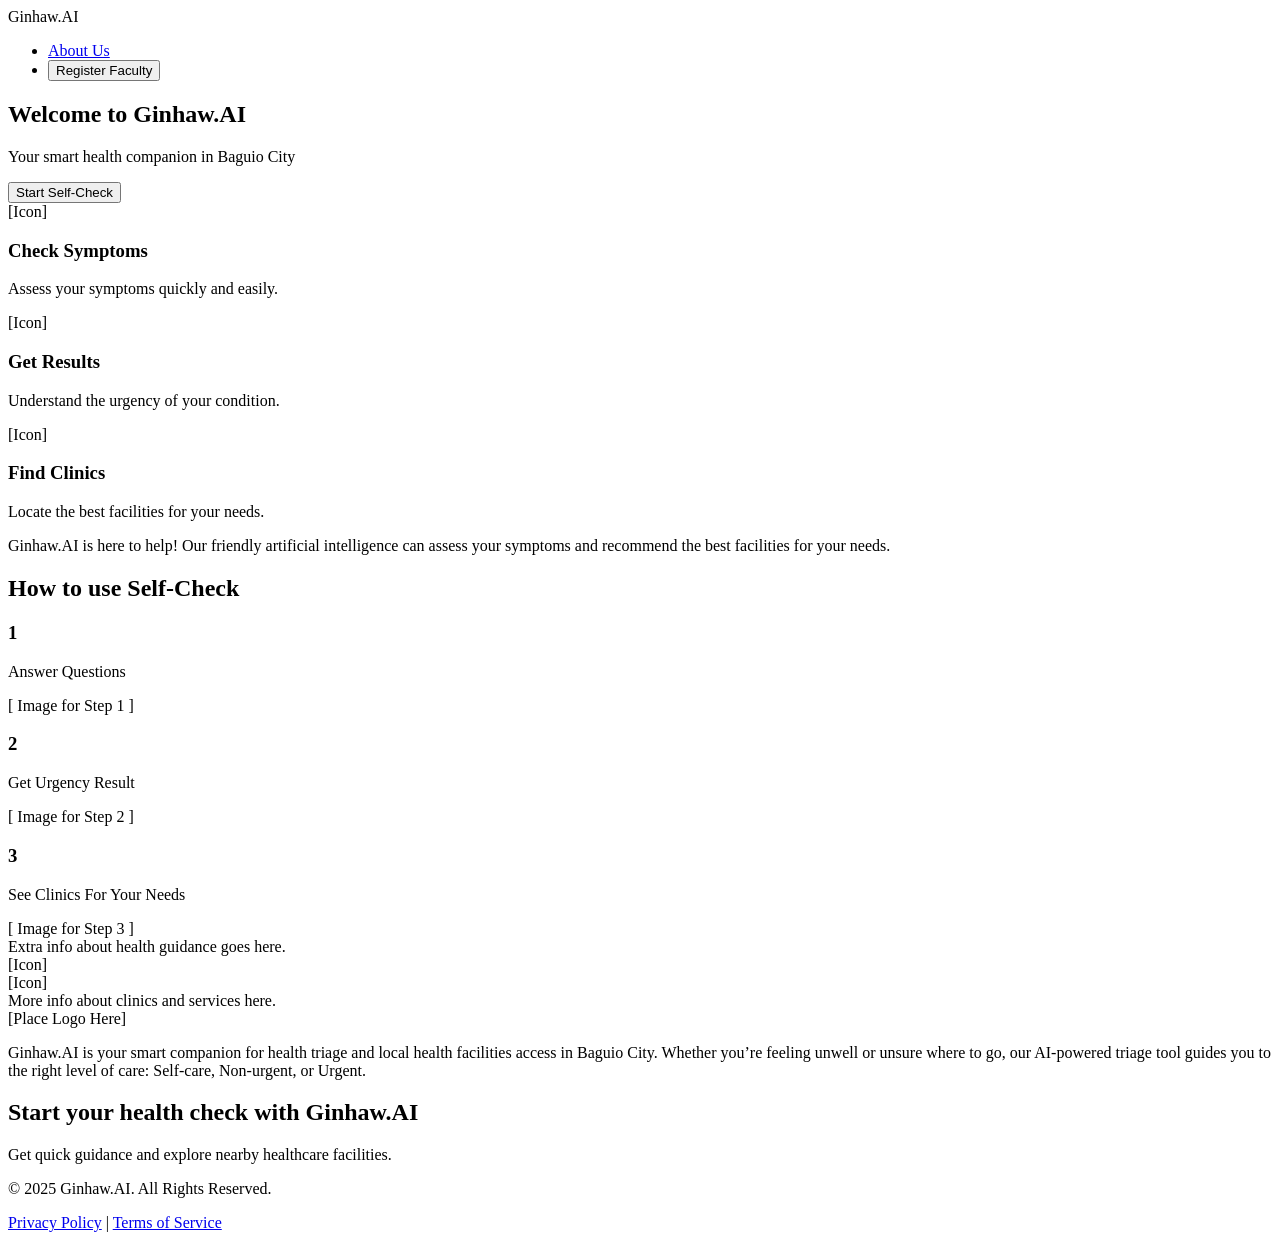
==== commit a4d0ffd1: "Updated" ====
--- a/index.html
+++ b/index.html
@@ -1,402 +1,104 @@
 <!DOCTYPE html>
-<html lang="english">
-  <head>
-    <title>exported project</title>
-    <meta name="viewport" content="width=device-width, initial-scale=1.0" />
-    <meta charset="utf-8" />
-    <meta property="twitter:card" content="summary_large_image" />
+<html lang="en">
+<head>
+  <meta charset="UTF-8">
+  <meta name="viewport" content="width=device-width, initial-scale=1.0">
+  <title>Ginhaw.AI</title>
+  <link rel="stylesheet" href="style.css">
+  <script src="script.js".js"></script>
+  
+</head>
+<body>
+  <header>
+    <div class="logo">Ginhaw.AI</div>
+    <nav>
+      <ul>
+        <li><a href="#" id="aboutBtn">About Us</a></li>
+        <li><button id="registerBtn" class="btn-primary">Register Faculty</button></li>
+      </ul>
+    </nav>
+  </header>
 
-    <style data-tag="reset-style-sheet">
-      html {  line-height: 1.15;}body {  margin: 0;}* {  box-sizing: border-box;  border-width: 0;  border-style: solid;  -webkit-font-smoothing: antialiased;}p,li,ul,pre,div,h1,h2,h3,h4,h5,h6,figure,blockquote,figcaption {  margin: 0;  padding: 0;}button {  background-color: transparent;}button,input,optgroup,select,textarea {  font-family: inherit;  font-size: 100%;  line-height: 1.15;  margin: 0;}button,select {  text-transform: none;}button,[type="button"],[type="reset"],[type="submit"] {  -webkit-appearance: button;  color: inherit;}button::-moz-focus-inner,[type="button"]::-moz-focus-inner,[type="reset"]::-moz-focus-inner,[type="submit"]::-moz-focus-inner {  border-style: none;  padding: 0;}button:-moz-focus,[type="button"]:-moz-focus,[type="reset"]:-moz-focus,[type="submit"]:-moz-focus {  outline: 1px dotted ButtonText;}a {  color: inherit;  text-decoration: inherit;}input {  padding: 2px 4px;}img {  display: block;}details {  display: block;  margin: 0;  padding: 0;}summary::-webkit-details-marker {  display: none;}[data-thq="accordion"] [data-thq="accordion-content"] {  max-height: 0;  overflow: hidden;  transition: max-height 0.3s ease-in-out;  padding: 0;}[data-thq="accordion"] details[data-thq="accordion-trigger"][open] + [data-thq="accordion-content"] {  max-height: 1000vh;}details[data-thq="accordion-trigger"][open] summary [data-thq="accordion-icon"] {  transform: rotate(180deg);}html { scroll-behavior: smooth  }
-    </style>
-    <style data-tag="default-style-sheet">
-      html {
-        font-family: Inter;
-        font-size: 16px;
-      }
+  <section class="hero">
+    <h1>Welcome to Ginhaw.AI</h1>
+    <p>Your smart health companion in Baguio City</p>
+    <button id="selfCheckBtn" class="btn-primary">Start Self-Check</button>
+  </section>
 
-      body {
-        font-weight: 400;
-        font-style:normal;
-        text-decoration: none;
-        text-transform: none;
-        letter-spacing: normal;
-        line-height: 1.15;
-        color: var(--dl-color-theme-neutral-dark);
-        background: var(--dl-color-theme-neutral-light);
+  <section class="features">
+    <div class="feature-box">
+      <div class="icon-placeholder">[Icon]</div>
+      <h3>Check Symptoms</h3>
+      <p>Assess your symptoms quickly and easily.</p>
+    </div>
+    <div class="feature-box">
+      <div class="icon-placeholder">[Icon]</div>
+      <h3>Get Results</h3>
+      <p>Understand the urgency of your condition.</p>
+    </div>
+    <div class="feature-box">
+      <div class="icon-placeholder">[Icon]</div>
+      <h3>Find Clinics</h3>
+      <p>Locate the best facilities for your needs.</p>
+    </div>
+  </section>
 
-        fill: var(--dl-color-theme-neutral-dark);
-      }
-    </style>
-    <link
-      rel="stylesheet"
-      href="https://unpkg.com/animate.css@4.1.1/animate.css"
-    />
-    <link
-      rel="stylesheet"
-      href="https://fonts.googleapis.com/css2?family=Poppins:ital,wght@0,100;0,200;0,300;0,400;0,500;0,600;0,700;0,800;0,900;1,100;1,200;1,300;1,400;1,500;1,600;1,700;1,800;1,900&amp;display=swap"
-      data-tag="font"
-    />
-    <link
-      rel="stylesheet"
-      href="https://fonts.googleapis.com/css2?family=Poppins:ital,wght@0,100;0,200;0,300;0,400;0,500;0,600;0,700;0,800;0,900;1,100;1,200;1,300;1,400;1,500;1,600;1,700;1,800;1,900&amp;display=swap"
-      data-tag="font"
-    />
-    <link
-      rel="stylesheet"
-      href="https://fonts.googleapis.com/css2?family=Jaldi:wght@400;700&amp;display=swap"
-      data-tag="font"
-    />
-    <link
-      rel="stylesheet"
-      href="https://fonts.googleapis.com/css2?family=Jaldi:wght@400;700&amp;display=swap"
-      data-tag="font"
-    />
-    <link
-      rel="stylesheet"
-      href="https://fonts.googleapis.com/css2?family=Jaldi:wght@400;700&amp;display=swap"
-      data-tag="font"
-    />
-    <link
-      rel="stylesheet"
-      href="https://fonts.googleapis.com/css2?family=Poppins:ital,wght@0,100;0,200;0,300;0,400;0,500;0,600;0,700;0,800;0,900;1,100;1,200;1,300;1,400;1,500;1,600;1,700;1,800;1,900&amp;display=swap"
-      data-tag="font"
-    />
-    <link
-      rel="stylesheet"
-      href="https://fonts.googleapis.com/css2?family=Poppins:ital,wght@0,100;0,200;0,300;0,400;0,500;0,600;0,700;0,800;0,900;1,100;1,200;1,300;1,400;1,500;1,600;1,700;1,800;1,900&amp;display=swap"
-      data-tag="font"
-    />
-    <link
-      rel="stylesheet"
-      href="https://fonts.googleapis.com/css2?family=Poppins:ital,wght@0,100;0,200;0,300;0,400;0,500;0,600;0,700;0,800;0,900;1,100;1,200;1,300;1,400;1,500;1,600;1,700;1,800;1,900&amp;display=swap"
-      data-tag="font"
-    />
-    <link
-      rel="stylesheet"
-      href="https://fonts.googleapis.com/css2?family=Jaldi:wght@400;700&amp;display=swap"
-      data-tag="font"
-    />
-    <link
-      rel="stylesheet"
-      href="https://fonts.googleapis.com/css2?family=Poppins:ital,wght@0,100;0,200;0,300;0,400;0,500;0,600;0,700;0,800;0,900;1,100;1,200;1,300;1,400;1,500;1,600;1,700;1,800;1,900&amp;display=swap"
-      data-tag="font"
-    />
-    <link
-      rel="stylesheet"
-      href="https://fonts.googleapis.com/css2?family=Poppins:ital,wght@0,100;0,200;0,300;0,400;0,500;0,600;0,700;0,800;0,900;1,100;1,200;1,300;1,400;1,500;1,600;1,700;1,800;1,900&amp;display=swap"
-      data-tag="font"
-    />
-    <link
-      rel="stylesheet"
-      href="https://fonts.googleapis.com/css2?family=Jaldi:wght@400;700&amp;display=swap"
-      data-tag="font"
-    />
-    <link
-      rel="stylesheet"
-      href="https://fonts.googleapis.com/css2?family=Poppins:ital,wght@0,100;0,200;0,300;0,400;0,500;0,600;0,700;0,800;0,900;1,100;1,200;1,300;1,400;1,500;1,600;1,700;1,800;1,900&amp;display=swap"
-      data-tag="font"
-    />
-    <link
-      rel="stylesheet"
-      href="https://fonts.googleapis.com/css2?family=Poppins:ital,wght@0,100;0,200;0,300;0,400;0,500;0,600;0,700;0,800;0,900;1,100;1,200;1,300;1,400;1,500;1,600;1,700;1,800;1,900&amp;display=swap"
-      data-tag="font"
-    />
-    <link
-      rel="stylesheet"
-      href="https://fonts.googleapis.com/css2?family=Noto+Sans:ital,wght@0,100;0,200;0,300;0,400;0,500;0,600;0,700;0,800;0,900;1,100;1,200;1,300;1,400;1,500;1,600;1,700;1,800;1,900&amp;display=swap"
-      data-tag="font"
-    />
-    <link
-      rel="stylesheet"
-      href="https://fonts.googleapis.com/css2?family=Poppins:ital,wght@0,100;0,200;0,300;0,400;0,500;0,600;0,700;0,800;0,900;1,100;1,200;1,300;1,400;1,500;1,600;1,700;1,800;1,900&amp;display=swap"
-      data-tag="font"
-    />
-    <link
-      rel="stylesheet"
-      href="https://fonts.googleapis.com/css2?family=Poppins:ital,wght@0,100;0,200;0,300;0,400;0,500;0,600;0,700;0,800;0,900;1,100;1,200;1,300;1,400;1,500;1,600;1,700;1,800;1,900&amp;display=swap"
-      data-tag="font"
-    />
-    <link
-      rel="stylesheet"
-      href="https://fonts.googleapis.com/css2?family=Poppins:ital,wght@0,100;0,200;0,300;0,400;0,500;0,600;0,700;0,800;0,900;1,100;1,200;1,300;1,400;1,500;1,600;1,700;1,800;1,900&amp;display=swap"
-      data-tag="font"
-    />
-    <link
-      rel="stylesheet"
-      href="https://fonts.googleapis.com/css2?family=STIX+Two+Text:ital,wght@0,400;0,500;0,600;0,700;1,400;1,500;1,600;1,700&amp;display=swap"
-      data-tag="font"
-    />
-    <link
-      rel="stylesheet"
-      href="https://fonts.googleapis.com/css2?family=Jaldi:wght@400;700&amp;display=swap"
-      data-tag="font"
-    />
-    <link
-      rel="stylesheet"
-      href="https://fonts.googleapis.com/css2?family=Inter:ital,wght@0,100;0,200;0,300;0,400;0,500;0,600;0,700;0,800;0,900;1,100;1,200;1,300;1,400;1,500;1,600;1,700;1,800;1,900&amp;display=swap"
-      data-tag="font"
-    />
-    <link
-      rel="stylesheet"
-      href="https://fonts.googleapis.com/css2?family=Poppins:ital,wght@0,100;0,200;0,300;0,400;0,500;0,600;0,700;0,800;0,900;1,100;1,200;1,300;1,400;1,500;1,600;1,700;1,800;1,900&amp;display=swap"
-      data-tag="font"
-    />
-    <link
-      rel="stylesheet"
-      href="https://fonts.googleapis.com/css2?family=Jaldi:wght@400;700&amp;display=swap"
-      data-tag="font"
-    />
-    <link
-      rel="stylesheet"
-      href="https://fonts.googleapis.com/css2?family=Poppins:ital,wght@0,100;0,200;0,300;0,400;0,500;0,600;0,700;0,800;0,900;1,100;1,200;1,300;1,400;1,500;1,600;1,700;1,800;1,900&amp;display=swap"
-      data-tag="font"
-    />
-    <link
-      rel="stylesheet"
-      href="https://fonts.googleapis.com/css2?family=Poppins:ital,wght@0,100;0,200;0,300;0,400;0,500;0,600;0,700;0,800;0,900;1,100;1,200;1,300;1,400;1,500;1,600;1,700;1,800;1,900&amp;display=swap"
-      data-tag="font"
-    />
-    <link
-      rel="stylesheet"
-      href="https://fonts.googleapis.com/css2?family=Poppins:ital,wght@0,100;0,200;0,300;0,400;0,500;0,600;0,700;0,800;0,900;1,100;1,200;1,300;1,400;1,500;1,600;1,700;1,800;1,900&amp;display=swap"
-      data-tag="font"
-    />
-    <link
-      rel="stylesheet"
-      href="https://fonts.googleapis.com/css2?family=Inter:ital,wght@0,100;0,200;0,300;0,400;0,500;0,600;0,700;0,800;0,900;1,100;1,200;1,300;1,400;1,500;1,600;1,700;1,800;1,900&amp;display=swap"
-      data-tag="font"
-    />
-    <link
-      rel="stylesheet"
-      href="https://fonts.googleapis.com/css2?family=Poppins:ital,wght@0,100;0,200;0,300;0,400;0,500;0,600;0,700;0,800;0,900;1,100;1,200;1,300;1,400;1,500;1,600;1,700;1,800;1,900&amp;display=swap"
-      data-tag="font"
-    />
-    <link
-      rel="stylesheet"
-      href="https://unpkg.com/@teleporthq/teleport-custom-scripts/dist/style.css"
-    />
-  </head>
-  <body>
-    <link rel="stylesheet" href="./style.css" />
-    <div>
-      <link href="./index.css" rel="stylesheet" />
+  <section class="highlight">
+    <p>Ginhaw.AI is here to help! Our friendly artificial intelligence can assess your symptoms and recommend the best facilities for your needs.</p>
+  </section>
 
-      <div class="landing-page-container">
-        <div class="landing-page-landing-page">
-          <div class="landing-page-footer">
-            <span class="landing-page-text10">
-              Ginhaw.AI does not provide medical diagnosis or treatment. The
-              information and recommendations on this site are for guidance and
-              educational purposes only and are not a substitute for
-              professional healthcare advice.
-            </span>
-            <span class="landing-page-text11">© Ginhaw.AI, 2025</span>
-            <div class="landing-page-info">
-              <div class="landing-page-about">
-                <span class="landing-page-text12">About</span>
-              </div>
-              <div class="landing-page-terms">
-                <span class="landing-page-text13">Terms</span>
-              </div>
-              <div class="landing-page-email">
-                <span class="landing-page-text14">ginhawAIdevs@gmail.com</span>
-              </div>
-            </div>
-            <div class="landing-page-language1">
-              <div class="landing-page-language2">
-                <span class="landing-page-text15">Language:</span>
-              </div>
-              <div class="landing-page-choice">
-                <span class="landing-page-text16">English ▼</span>
-              </div>
-            </div>
-          </div>
-          <div class="landing-page-lp7">
-            <span class="landing-page-text17">
-              <span>Start your health check with Ginhaw.AI</span>
-              <br />
-              <span>
-                Get quick guidance and explore nearby healthcare facilities.
-              </span>
-            </span>
-          </div>
-          <div class="landing-page-lp6">
-            <img
-              alt="Rectangle3834"
-              src="public/rectangle3834-qou8-1300w.png"
-              class="landing-page-rectangle"
-            />
-            <span class="landing-page-text21">
-              Ginhaw.AI is your smart companion for health triage and local
-              health facilities access in Baguio City. Whether your feeling
-              unwell or simply unsure where to go, our AI-powered triage tool
-              guides you to the right level of care: Self-care, Non-urgent, or
-              Urgent.
-            </span>
-            <img
-              alt="ginhawailogo23834"
-              src="public/ginhawailogo23834-f408-200w.png"
-              class="landing-page-ginhawailogo2"
-            />
-          </div>
-          <div class="landing-page-lp5">
-            <span class="landing-page-text22">
-              Includes the facility names, addresses, and contact numbers.
-            </span>
-            <span class="landing-page-text23">
-              Patients will receive healthcare location recommendations based on
-              their Self-Check results.
-            </span>
-            <img
-              alt="IMAGE63833"
-              src="public/image63833-vaqq-300h.png"
-              class="landing-page-image6"
-            />
-          </div>
-          <div class="landing-page-lp4">
-            <span class="landing-page-text24">
-              <span>
-                Only registered hospitals, clinics, and health centers will
-                appear on this website, each managing their own dashboard.
-              </span>
-              <br />
-              <br />
-              <span>
-                Ginhaw.AI will recommend these registered facilities to patients
-                or customers based on their specific service needs.
-              </span>
-            </span>
-            <span class="landing-page-text29">
-              Registration is for Healthcare Providers
-            </span>
-            <img
-              alt="IMAGE53833"
-              src="public/image53833-bdo-300h.png"
-              class="landing-page-image5"
-            />
-          </div>
-          <img
-            alt="divider3834"
-            src="public/divider3834-2oq-200h.png"
-            class="landing-page-divider1"
-          />
-          <div class="landing-page-lp3">
-            <img
-              alt="IMAGE44255"
-              src="public/image44255-pi2l-700h.png"
-              class="landing-page-image4"
-            />
-            <span class="landing-page-text30">How to use Self-Check</span>
-          </div>
-          <img
-            alt="divider3834"
-            src="public/divider3834-al7r-200h.png"
-            class="landing-page-divider2"
-          />
-          <div class="landing-page-lp2">
-            <span class="landing-page-text31">
-              Ginhaw.AI is here to help! Our friendly artificial intelligence
-              can assess your symptoms and recommend the best facilities for
-              your needs.
-            </span>
-          </div>
-          <div class="landing-page-frame3">
-            <span class="landing-page-text32">
-              <span>Lists of Hospitals &amp; Clinics</span>
-              <br />
-              <span>in Baguio City</span>
-            </span>
-            <span class="landing-page-text36">Healthcare Locations</span>
-            <img
-              alt="iconholderI383"
-              src="public/iconholderi383-4vro-200h.png"
-              class="landing-page-iconholder1"
-            />
-          </div>
-          <img
-            alt="IMAGE33834"
-            src="public/image33834-b8d-200w.png"
-            class="landing-page-image3"
-          />
-          <div class="landing-page-frame2">
-            <span class="landing-page-text37">
-              Register your Hospital or Clinic
-            </span>
-            <span class="landing-page-text38">registration</span>
-            <img
-              alt="iconholderI383"
-              src="public/iconholderi383-25s-200h.png"
-              class="landing-page-iconholder2"
-            />
-          </div>
-          <span class="landing-page-text39">
-            *FOR HEALTHCARE PROVIDERS ONLY
-          </span>
-          <img
-            alt="IMAGE24582"
-            src="public/image24582-p9vt-200w.png"
-            class="landing-page-image2"
-          />
-          <div class="landing-page-frame1">
-            <span class="landing-page-text40">
-              <span>Assess your symptoms</span>
-              <br />
-              <span>by answering triage questions</span>
-            </span>
-            <span class="landing-page-text44">Check symptoms</span>
-            <img
-              alt="iconholderI383"
-              src="public/iconholderi383-jy0j-200h.png"
-              class="landing-page-iconholder3"
-            />
-          </div>
-          <img
-            alt="IMAGE13834"
-            src="public/image13834-0335k-200w.png"
-            class="landing-page-image1"
-          />
-          <div class="landing-page-lp1">
-            <span class="landing-page-text45">
-              <span class="landing-page-text46">Ginhaw.AI</span>
-              <span>Your Guide To</span>
-              <br />
-              <span>Right Healthcare</span>
-            </span>
-            <span class="landing-page-text50">
-              We help communities access the right care faster, empower
-              providers to serve better, and enable partners to scale meaningful
-              impact.
-            </span>
-            <button class="landing-page-button">
-              <span class="landing-page-text51">Self-Check</span>
-            </button>
-          </div>
-          <div class="landing-page-header">
-            <div class="landing-page-whitebox">
-              <div class="landing-page-content">
-                <div class="landing-page-headerlogo">
-                  <img
-                    alt="ginhawailogo1I383"
-                    src="public/ginhawailogo1i383-9wkq-200h.png"
-                    class="landing-page-ginhawailogo1"
-                  />
-                </div>
-                <div class="landing-page-rightcontent">
-                  <div class="landing-page-aboutus">
-                    <span class="landing-page-text52">About Us</span>
-                  </div>
-                  <div class="landing-page-register">
-                    <span class="landing-page-text53">
-                      Register Your Facility
-                    </span>
-                  </div>
-                </div>
-              </div>
-            </div>
-          </div>
-        </div>
+  <section class="how-to-use">
+    <h2>How to use Self-Check</h2>
+    <div class="steps">
+      <div class="step">
+        <h3>1</h3>
+        <p>Answer Questions</p>
+        <div class="image-placeholder">[ Image for Step 1 ]</div>
+      </div>
+      <div class="line"></div>
+      <div class="step">
+        <h3>2</h3>
+        <p>Get Urgency Result</p>
+        <div class="image-placeholder">[ Image for Step 2 ]</div>
+      </div>
+      <div class="line"></div>
+      <div class="step">
+        <h3>3</h3>
+        <p>See Clinics For Your Needs</p>
+        <div class="image-placeholder">[ Image for Step 3 ]</div>
       </div>
     </div>
-  </body>
-</html>+  </section>
+
+  <section class="extra-info">
+    <div class="row">
+      <div class="text">Extra info about health guidance goes here.</div>
+      <div class="icon-placeholder">[Icon]</div>
+    </div>
+    <div class="row reverse">
+      <div class="icon-placeholder">[Icon]</div>
+      <div class="text">More info about clinics and services here.</div>
+    </div>
+  </section>
+
+  <section class="about">
+    <div class="logo-placeholder">[Place Logo Here]</div>
+    <p>Ginhaw.AI is your smart companion for health triage and local health facilities access in Baguio City. Whether you’re feeling unwell or unsure where to go, our AI-powered triage tool guides you to the right level of care: Self-care, Non-urgent, or Urgent.</p>
+  </section>
+
+  <section class="cta">
+    <h2>Start your health check with Ginhaw.AI</h2>
+    <p>Get quick guidance and explore nearby healthcare facilities.</p>
+  </section>
+
+  <footer>
+    <div class="footer-content">
+      <p>&copy; 2025 Ginhaw.AI. All Rights Reserved.</p>
+      <nav>
+        <a href="#">Privacy Policy</a> | <a href="#">Terms of Service</a>
+      </nav>
+    </div>
+  </footer>
+  
+</body>
+</html>
